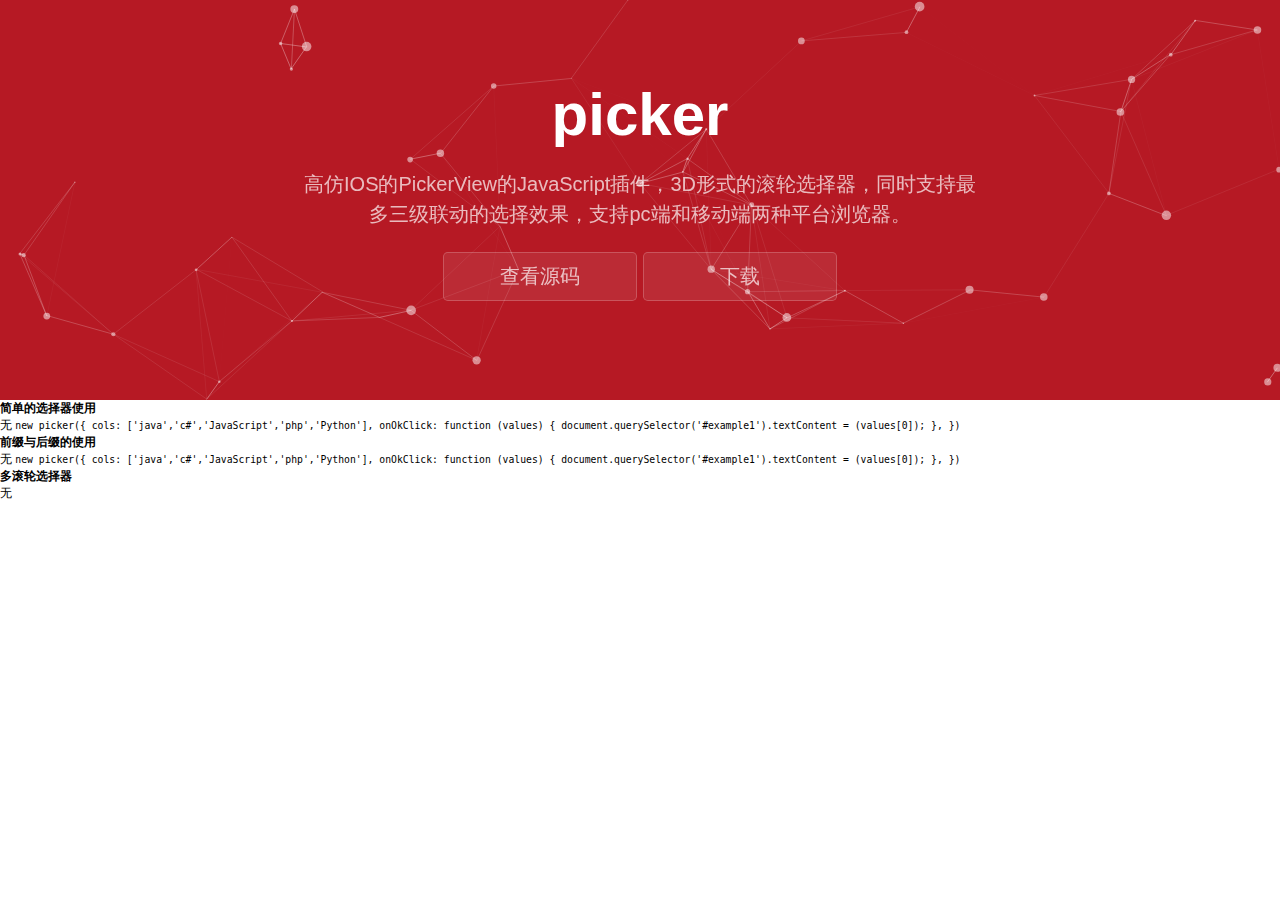
==== picker/index.html @ 6f19b4a9 "提交picker首页原型" ====
<!DOCTYPE html>
<html lang="en">
<head>
  <meta charset="utf-8">
  <title>picker.js</title>
  <meta name="description" content="高仿IOS的PickerView的JavaScript插件，3D形式的滚轮选择器，同时支持最多三级联动的选择效果，支持pc端和移动端两种平台浏览器。">
  <meta name="author" content="Vincent Garreau" />
  <meta name="viewport" content="width=device-width, initial-scale=1.0, minimum-scale=1.0, maximum-scale=1.0, user-scalable=no">
  <link rel="stylesheet" media="screen" href="css/style.css">
  <link rel="stylesheet" media="screen" href="picker.css">
</head>
<body>

  <header>
    <div id="particles-js"></div>
    <div id="header">
      <h1>picker</h1>
      <p>高仿IOS的PickerView的JavaScript插件，3D形式的滚轮选择器，同时支持最多三级联动的选择效果，支持pc端和移动端两种平台浏览器。</p>
      <div class="btns">
        <button class="btn">查看源码</button>
        <button class="btn">下载</button>
      </div>
    </div>
  </header>
  <div class="example">
    <h4>简单的选择器使用</h4>
    <a id="example1" class="selector">无</a>
    <code>
      new picker({
        cols: [&#x27;java&#x27;,&#x27;c#&#x27;,&#x27;JavaScript&#x27;,&#x27;php&#x27;,&#x27;Python&#x27;],
        onOkClick: function (values) {
          document.querySelector(&#x27;#example1&#x27;).textContent = (values[0]);
        },
      })
    </code>
  </div>
  <div class="example">
    <h4>前缀与后缀的使用</h4>
    <a id="example2" class="selector">无</a>
    <code>
      new picker({
        cols: [&#x27;java&#x27;,&#x27;c#&#x27;,&#x27;JavaScript&#x27;,&#x27;php&#x27;,&#x27;Python&#x27;],
        onOkClick: function (values) {
          document.querySelector(&#x27;#example1&#x27;).textContent = (values[0]);
        },
      })
    </code>
  </div>
  <div class="example">
    <h4>多滚轮选择器</h4>
    <a id="example3" class="selector">无</a>
    <code></code>
  </div>
  <div class="example">
    <h4></h4>
    <a id="example4" class="selector"></a>
    <code></code>
  </div>
  <div class="example">
    <h4></h4>
    <a id="example5" class="selector"></a>
    <code></code>
  </div>
  <div class="example">
    <h4></h4>
    <a id="example6" class="selector"></a>
    <code></code>
  </div>
  <div class="example">
    <h4></h4>
    <a id="example7" class="selector"></a>
    <code></code>
  </div>
  <div class="example">
    <h4></h4>
    <a id="example8" class="selector"></a>
    <code></code>
  </div>
  
  
  <!-- scripts -->
  <script src="js/particles.min.js"></script>
  <script src="picker.js"></script>
  <script src="js/app.js"></script>


</body>
</html>
---- picker/css/style.css ----
/* =============================================================================
   HTML5 CSS Reset Minified - Eric Meyer
   ========================================================================== */

html,body,div,span,object,iframe,h1,h2,h3,h4,h5,h6,p,blockquote,pre,abbr,address,cite,code,del,dfn,em,img,ins,kbd,q,samp,small,strong,sub,sup,var,b,i,dl,dt,dd,ol,ul,li,fieldset,form,label,legend,table,caption,tbody,tfoot,thead,tr,th,td,article,aside,canvas,details,figcaption,figure,footer,header,hgroup,menu,nav,section,summary,time,mark,audio,video{margin:0;padding:0;border:0;outline:0;font-size:100%;vertical-align:baseline;background:transparent}
body{line-height:1}
article,aside,details,figcaption,figure,footer,header,hgroup,menu,nav,section{display:block}
nav ul{list-style:none}
blockquote,q{quotes:none}
blockquote:before,blockquote:after,q:before,q:after{content:none}
a{margin:0;padding:0;font-size:100%;vertical-align:baseline;background:transparent;text-decoration:none}
mark{background-color:#ff9;color:#000;font-style:italic;font-weight:bold}
del{text-decoration:line-through}
abbr[title],dfn[title]{border-bottom:1px dotted;cursor:help}
table{border-collapse:collapse;border-spacing:0}
hr{display:block;height:1px;border:0;border-top:1px solid #ccc;margin:1em 0;padding:0}
input,select{vertical-align:middle}
li{list-style:none}


/* =============================================================================
   My CSS
   ========================================================================== */

/* ---- base ---- */

html,body{ 
	width:100%;
	height:100%;
}

html{
  -webkit-tap-highlight-color: rgba(0, 0, 0, 0);
}

body{
  font:normal 75% Arial, Helvetica, sans-serif;
}

canvas{
  display:block;
  vertical-align:bottom;
}

header{
  position: relative;
  width: 100%;
  height: 400px;
}

#particles-js{
  position: absolute;
  top: 0;
  left: 0;
  width: 100%;
  height: 100%;
  background-color: #b61924;
  background-size: cover;
  background-position: 50% 50%;
  background-repeat: no-repeat;
}

#header{
  position: absolute;
  top: 0;
  left: 0;
  width: 100%;
  height: 100%;
  padding: 80px;
  box-sizing: border-box;
}

#header h1{
  text-align: center;
  font-size: 60px;
  color: #ffffff;
}
#header p{
  margin: 20px auto;
  text-align: center;
  font-size: 20px;
  color: #ffffff;
  line-height: 30px;
  width: 60%;
  opacity: 0.7;
}

#header .btns{
  display: flex;
  flex-direction: row;
  width: 400px;
  margin: auto;
}

#header .btn{
  margin-bottom: 1rem;
  color: rgba(255, 255, 255, 0.7);
  background-color: rgba(255, 255, 255, 0.08);
  border-color: rgba(255, 255, 255, 0.2);
  border-style: solid;
  border-width: 1px;
  border-radius: 0.3rem;
  transition: color 0.2s, background-color 0.2s, border-color 0.2s;
  padding: 10px;
  font-size: 20px;
  flex: 1;
  margin: 3px;
}
#header .btn:hover {
  color: rgba(255, 255, 255, 0.8);
  text-decoration: none;
  background-color: rgba(255, 255, 255, 0.2);
  border-color: rgba(255, 255, 255, 0.3);
}

.example{

}
.example h4{

}
.example .selector{
  cursor: pointer;
}
---- picker/picker.css ----
.picker-cover {
  position: absolute;
  background: rgba(32, 32, 32, 0.4);
  top: 0;
  left: 0;
  right: 0;
  bottom: 0;
  z-index: 1;
  user-select: none; }

.picker.picker-frame {
  position: fixed;
  bottom: 0;
  right: 0;
  left: 0;
  height: auto;
  z-index: 2;
  background: #fff;
  width: 100vmin;
  margin: 0 auto;
  -webkit-user-select: none;
  user-select: none; }

.picker .picker-head {
  width: 100vmin;
  height: 15vmin;
  padding: 3vmin 5vmin;
  box-sizing: border-box;
  background-color: #f7f7f8;
  display: flex;
  font-size: 5vmin;
  line-height: 9vmin; }

.picker .picker-title {
  text-align: center;
  flex: 1;
  height: 9vmin;
  margin: 0;
  color: #3d4145;
  overflow: hidden;
  white-space: nowrap;
  text-overflow: ellipsis; }

.picker .picker-btn-cancel, .picker .picker-btn-ok {
  color: #0894ec;
  border: 0;
  text-align: center; }

.picker .picker-btn-cancel:hover, .picker .picker-btn-ok:hover {
  cursor: pointer; }

.picker .picker-btn-cancel:active, .picker .picker-btn-ok:active {
  color: #0675bb; }

.picker .picker-selected {
  display: none;
  margin-right: 2vmin; }

.picker .picker-body {
  width: 100vmin;
  display: flex;
  justify-content: center;
  position: relative;
  padding: 0 calc(100vmin * 0.220);
  box-sizing: border-box;
  -webkit-mask-box-image: -webkit-linear-gradient(bottom, rgba(255, 255, 255, 0.3), rgba(255, 255, 255, 0.3) 5%, rgba(255, 255, 255, 0.5) 41.6%, #fff 41.7%, #fff 58.3%, rgba(255, 255, 255, 0.5) 58.4%, rgba(255, 255, 255, 0.3) 95%, rgba(255, 255, 255, 0.3));
  -webkit-mask-box-image: linear-gradient(bottom, rgba(255, 255, 255, 0.3), rgba(255, 255, 255, 0.3) 5%, rgba(255, 255, 255, 0.5) 41.6%, #fff 41.7%, #fff 58.3%, rgba(255, 255, 255, 0.5) 58.4%, rgba(255, 255, 255, 0.3) 95%, rgba(255, 255, 255, 0.3)); }

.picker .picker-body::before, .picker .picker-body::after {
  display: block;
  position: absolute;
  left: 0;
  width: 100vmin;
  border-bottom: 1px solid rgba(0, 0, 0, 0.1);
  content: '';
  height: 0;
  -webkit-pointer-events: none;
  pointer-events: none; }

.picker .picker-body::after {
  bottom: 41.6%; }

.picker .picker-body::before {
  top: 41.6%; }

.picker .picker-wheel {
  flex-grow: 1;
  box-sizing: border-box;
  display: flex;
  justify-content: center;
  align-items: center;
  flex-direction: row;
  position: relative;
  font-size: 0.553rem; }

.picker .picker-wheel:first-child::before {
  position: absolute;
  content: "";
  width: calc(100vmin * 0.220);
  height: 100%;
  top: 0;
  left: calc(100vmin * -0.220); }

.picker .picker-wheel:last-child::after {
  position: absolute;
  content: "";
  width: calc(100vmin * 0.220);
  height: 100%;
  top: 0;
  right: calc(100vmin * -0.220); }

.picker .picker-wheel:first-child .picker-label:first-child {
  margin-left: 2vmin; }

.picker .picker-wheel:last-child .picker-label:last-child {
  margin-right: 2vmin; }

.picker .picker-label {
  vertical-align: middle;
  height: 100%; }

.picker .picker-label::before {
  display: inline-block;
  content: '';
  height: 100%;
  vertical-align: middle; }

.picker .picker-wheel ul {
  list-style: none;
  padding: 0;
  margin: 0;
  flex: 1;
  height: 100%;
  position: relative;
  -webkit-transform-style: preserve-3d;
  transform-style: preserve-3d; }

.picker .picker-wheel li {
  display: block;
  width: 100%;
  text-align: center;
  position: absolute;
  top: 0;
  right: 0;
  bottom: 0;
  left: 0;
  margin: auto auto;
  -webkit-user-select: none;
  overflow: hidden;
  white-space: nowrap;
  text-overflow: ellipsis; }

.picker .picker-wheel:first-child li {
  margin-right: 0; }

.picker .picker-wheel:last-child li {
  margin-left: 0; }
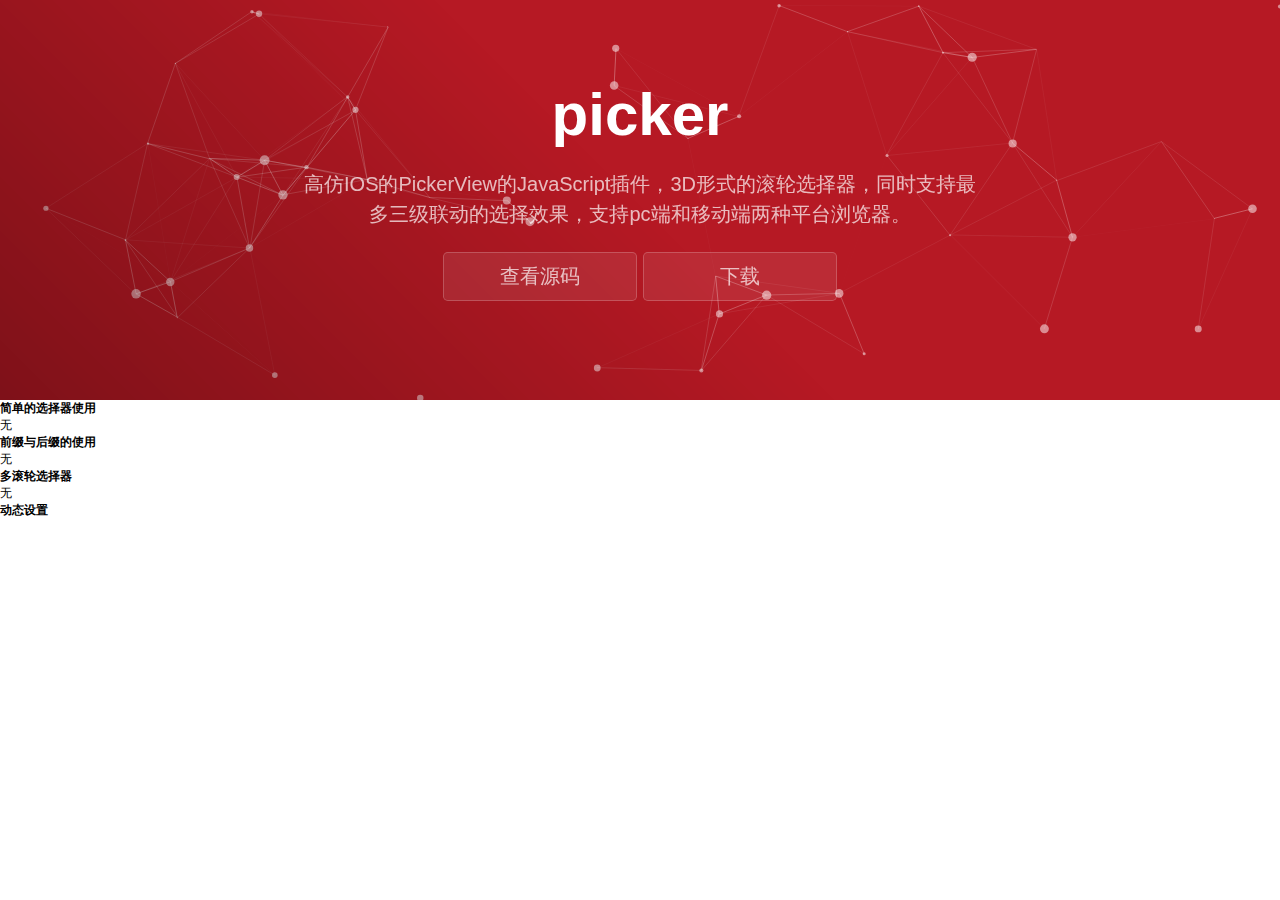
==== commit 080ee7ba: "测试优化结构" ====
--- a/picker/index.html
+++ b/picker/index.html
@@ -26,24 +26,12 @@
     <h4>简单的选择器使用</h4>
     <a id="example1" class="selector">无</a>
     <code>
-      new picker({
-        cols: [&#x27;java&#x27;,&#x27;c#&#x27;,&#x27;JavaScript&#x27;,&#x27;php&#x27;,&#x27;Python&#x27;],
-        onOkClick: function (values) {
-          document.querySelector(&#x27;#example1&#x27;).textContent = (values[0]);
-        },
-      })
     </code>
   </div>
   <div class="example">
     <h4>前缀与后缀的使用</h4>
     <a id="example2" class="selector">无</a>
     <code>
-      new picker({
-        cols: [&#x27;java&#x27;,&#x27;c#&#x27;,&#x27;JavaScript&#x27;,&#x27;php&#x27;,&#x27;Python&#x27;],
-        onOkClick: function (values) {
-          document.querySelector(&#x27;#example1&#x27;).textContent = (values[0]);
-        },
-      })
     </code>
   </div>
   <div class="example">
@@ -52,7 +40,7 @@
     <code></code>
   </div>
   <div class="example">
-    <h4></h4>
+    <h4>动态设置</h4>
     <a id="example4" class="selector"></a>
     <code></code>
   </div>
--- a/picker/css/style.css
+++ b/picker/css/style.css
@@ -68,6 +68,8 @@
   height: 100%;
   padding: 80px;
   box-sizing: border-box;
+  background-image:linear-gradient(45deg, rgba(0,0,0,0.3) 0%, rgba(255,255,255,0.0) 50%);
+
 }
 
 #header h1{
--- a/picker/picker.css
+++ b/picker/picker.css
@@ -5,7 +5,6 @@
   left: 0;
   right: 0;
   bottom: 0;
-  z-index: 1;
   user-select: none; }
 
 .picker.picker-frame {
@@ -14,7 +13,6 @@
   right: 0;
   left: 0;
   height: auto;
-  z-index: 2;
   background: #fff;
   width: 100vmin;
   margin: 0 auto;
@@ -57,6 +55,7 @@
   margin-right: 2vmin; }
 
 .picker .picker-body {
+  overflow: hidden;
   width: 100vmin;
   display: flex;
   justify-content: center;
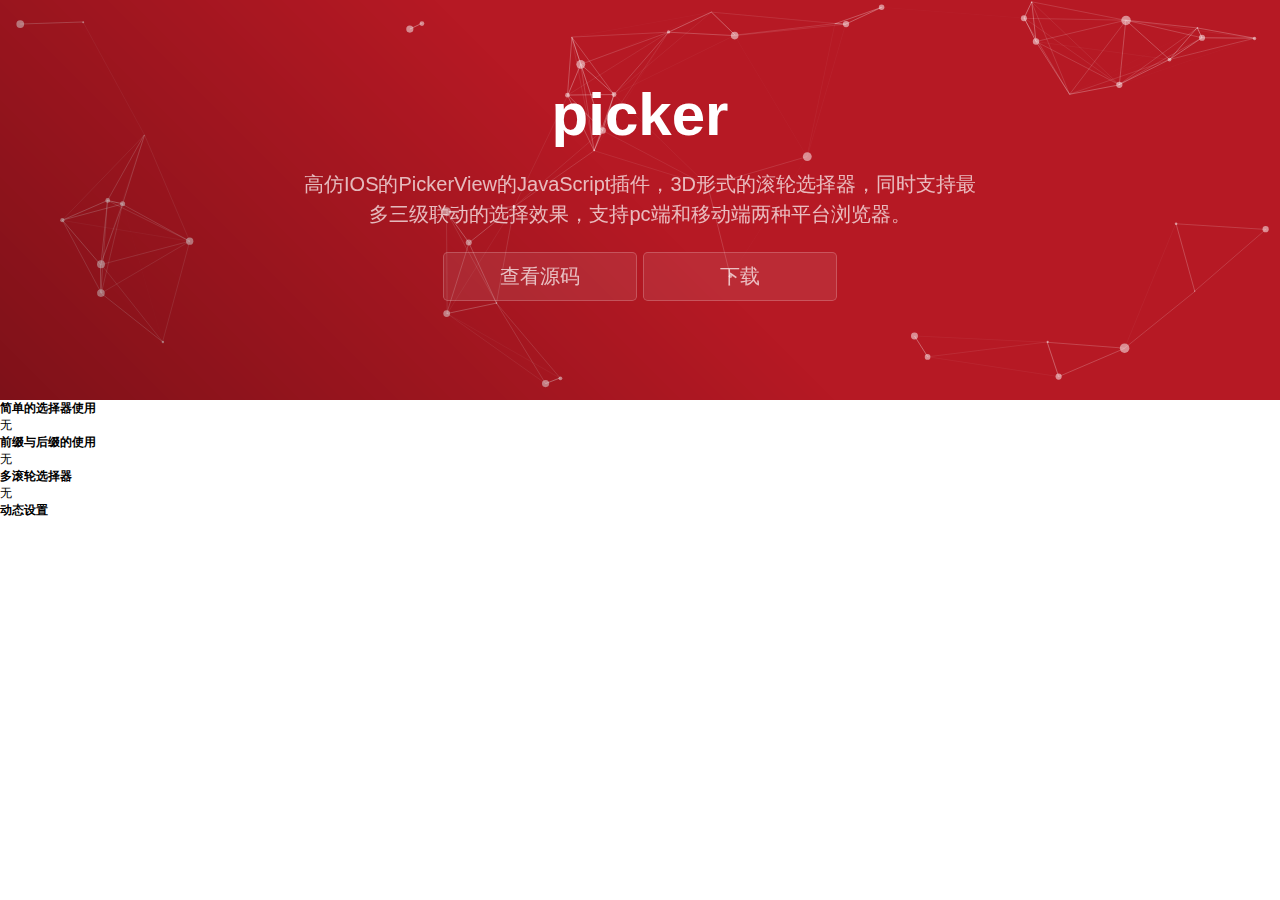
==== commit 642ac03b: "移除引用错误的bug" ====
--- a/picker/index.html
+++ b/picker/index.html
@@ -68,7 +68,7 @@
   
   <!-- scripts -->
   <script src="js/particles.min.js"></script>
-  <script src="picker.js"></script>
+  <script src="picker.min.js"></script>
   <script src="js/app.js"></script>
 
 
--- a/picker/picker.css
+++ b/picker/picker.css
@@ -1,10 +1,10 @@
 .picker-cover {
-  position: absolute;
+  position: fixed;
   background: rgba(32, 32, 32, 0.4);
   top: 0;
   left: 0;
-  right: 0;
-  bottom: 0;
+  height: 100vh;
+  width: 100vw;
   user-select: none; }
 
 .picker.picker-frame {
@@ -24,7 +24,7 @@
   height: 15vmin;
   padding: 3vmin 5vmin;
   box-sizing: border-box;
-  background-color: #f7f7f8;
+  background: linear-gradient(to top, #fff 0%, #f7f7f8 100%);
   display: flex;
   font-size: 5vmin;
   line-height: 9vmin; }
@@ -135,6 +135,7 @@
   transform-style: preserve-3d; }
 
 .picker .picker-wheel li {
+  cursor: pointer;
   display: block;
   width: 100%;
   text-align: center;
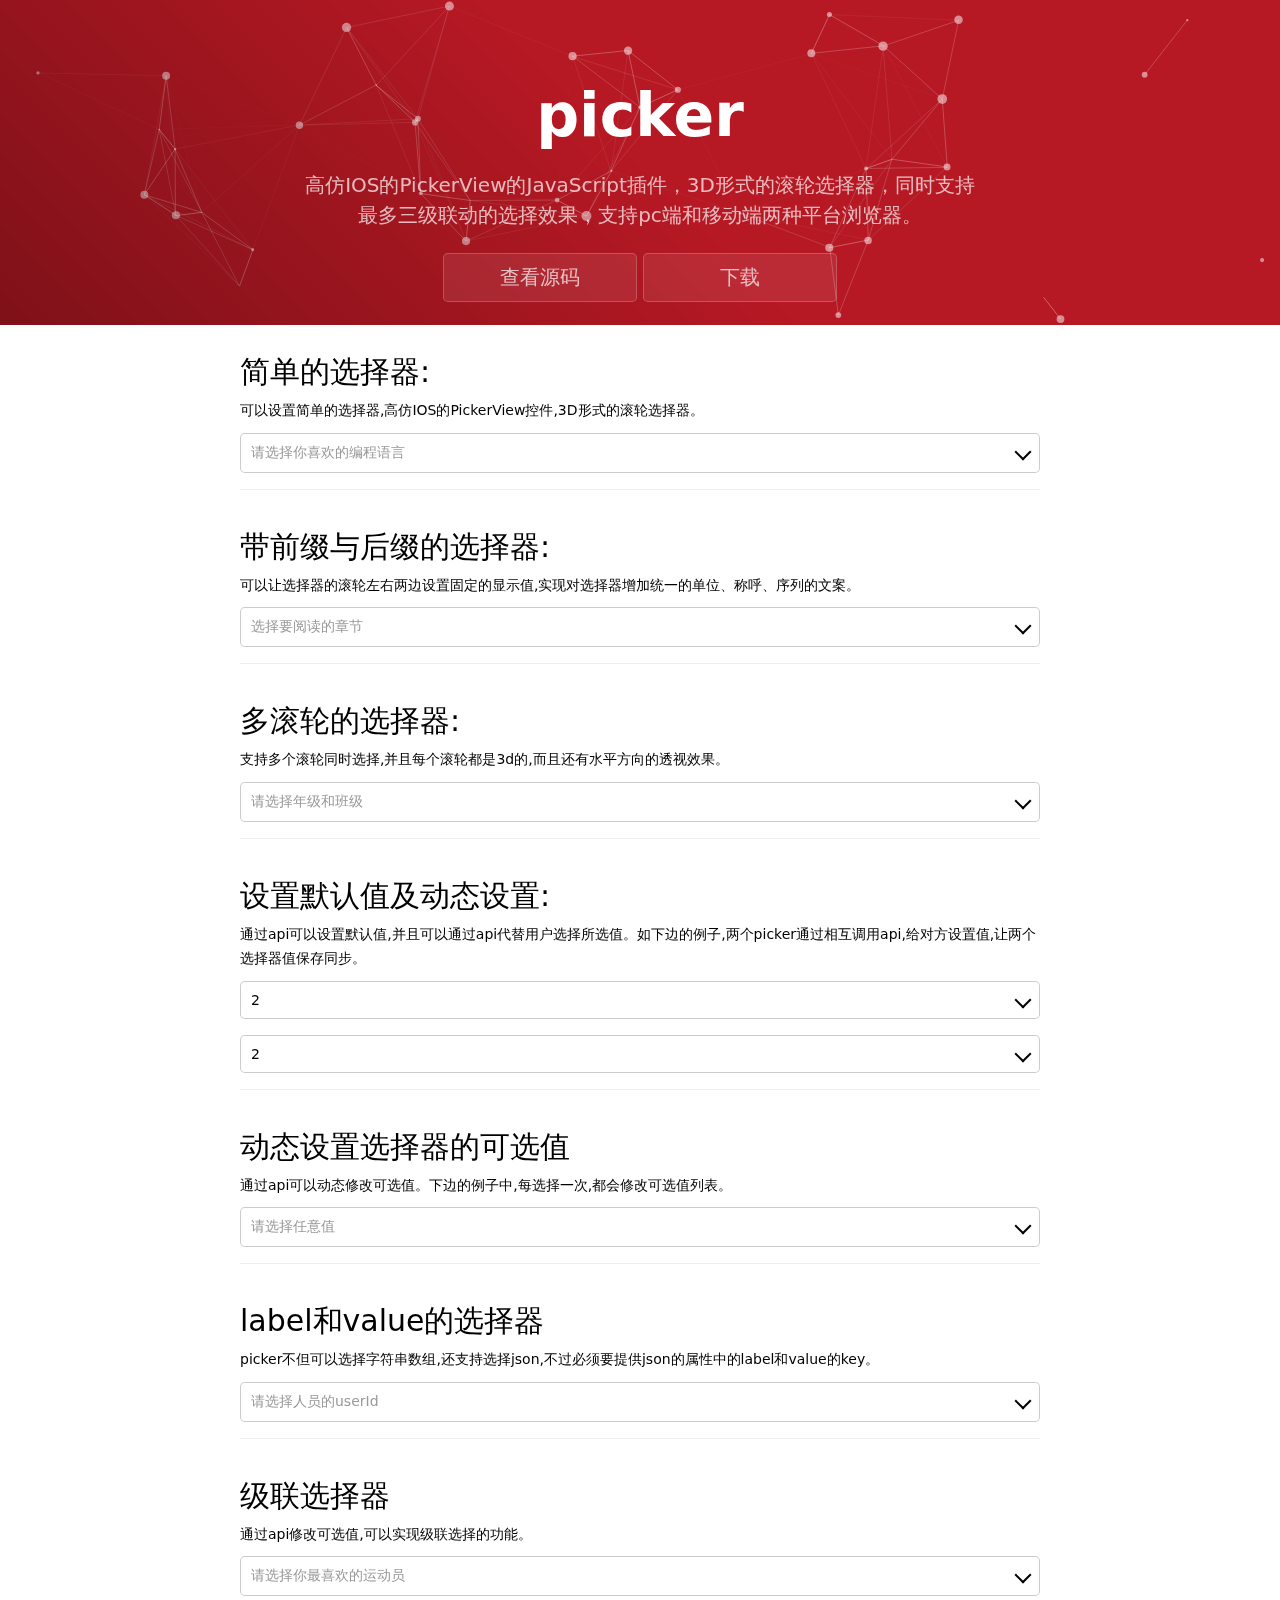
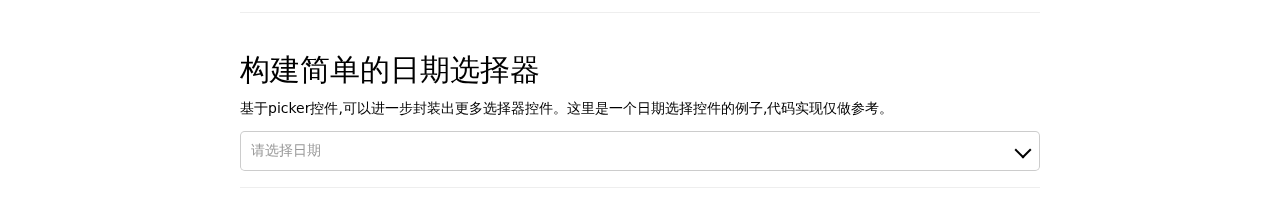
==== commit bb5ca3a1: "进一步完善了首页" ====
--- a/picker/index.html
+++ b/picker/index.html
@@ -11,61 +11,70 @@
 </head>
 <body>
 
-  <header>
-    <div id="particles-js"></div>
-    <div id="header">
-      <h1>picker</h1>
-      <p>高仿IOS的PickerView的JavaScript插件，3D形式的滚轮选择器，同时支持最多三级联动的选择效果，支持pc端和移动端两种平台浏览器。</p>
+  <header class="c-header">
+    <div id="header-background" class="background"></div>
+    <div class="content">
+      <h1 class="title">picker</h1>
+      <p class="describe">高仿IOS的PickerView的JavaScript插件，3D形式的滚轮选择器，同时支持最多三级联动的选择效果，支持pc端和移动端两种平台浏览器。</p>
       <div class="btns">
-        <button class="btn">查看源码</button>
-        <button class="btn">下载</button>
+        <a target="_blank" href="https://github.com/laden666666/picker" class="btn">查看源码</a>
+        <a target="_blank" href="https://github.com/laden666666/picker/archive/master.zip" class="btn">下载</a>
       </div>
     </div>
   </header>
-  <div class="example">
-    <h4>简单的选择器使用</h4>
-    <a id="example1" class="selector">无</a>
-    <code>
-    </code>
+
+  <div class="c-content">
+    <div class="example">
+      <h4 class="title">简单的选择器:</h4>
+      <p class="describe">可以设置简单的选择器,高仿IOS的PickerView控件,3D形式的滚轮选择器。</p>
+      <a id="example1" class="selector" placeholder="请选择你喜欢的编程语言"></a>
+    </div>
+
+    <div class="example">
+      <h4 class="title">带前缀与后缀的选择器:</h4>
+      <p class="describe">可以让选择器的滚轮左右两边设置固定的显示值,实现对选择器增加统一的单位、称呼、序列的文案。</p>
+      <a id="example2" class="selector" placeholder="选择要阅读的章节"></a>
+    </div>
+
+    <div class="example">
+      <h4 class="title">多滚轮的选择器:</h4>
+      <p class="describe">支持多个滚轮同时选择,并且每个滚轮都是3d的,而且还有水平方向的透视效果。</p>
+      <a id="example3" class="selector" placeholder="请选择年级和班级"></a>
+      <code></code>
+    </div>
+
+    <div class="example">
+      <h4 class="title">设置默认值及动态设置:</h4>
+      <p class="describe">通过api可以设置默认值,并且可以通过api代替用户选择所选值。如下边的例子,两个picker通过相互调用api,给对方设置值,让两个选择器值保存同步。</p>
+      <a id="example4_1" class="selector">2</a>
+      <a id="example4_2" class="selector">2</a>
+    </div>
+
+    <div class="example">
+      <h4 class="title">动态设置选择器的可选值</h4>
+      <p class="describe">通过api可以动态修改可选值。下边的例子中,每选择一次,都会修改可选值列表。</p>
+      <a id="example5" class="selector" placeholder="请选择任意值"></a>
+    </div>
+
+    <div class="example">
+      <h4 class="title">label和value的选择器</h4>
+      <p class="describe">picker不但可以选择字符串数组,还支持选择json,不过必须要提供json的属性中的label和value的key。</p>
+      <a id="example6" class="selector" placeholder="请选择人员的userId"></a>
+    </div>
+
+    <div class="example">
+      <h4 class="title">级联选择器</h4>
+      <p class="describe">通过api修改可选值,可以实现级联选择的功能。</p>
+      <a id="example7" class="selector" placeholder="请选择你最喜欢的运动员"></a>
+    </div>
+
+    <div class="example">
+      <h4 class="title">构建简单的日期选择器</h4>
+      <p class="describe">基于picker控件,可以进一步封装出更多选择器控件。这里是一个日期选择控件的例子,代码实现仅做参考。</p>
+      <a id="example8" class="selector" placeholder="请选择日期"></a>
+    </div>
   </div>
-  <div class="example">
-    <h4>前缀与后缀的使用</h4>
-    <a id="example2" class="selector">无</a>
-    <code>
-    </code>
-  </div>
-  <div class="example">
-    <h4>多滚轮选择器</h4>
-    <a id="example3" class="selector">无</a>
-    <code></code>
-  </div>
-  <div class="example">
-    <h4>动态设置</h4>
-    <a id="example4" class="selector"></a>
-    <code></code>
-  </div>
-  <div class="example">
-    <h4></h4>
-    <a id="example5" class="selector"></a>
-    <code></code>
-  </div>
-  <div class="example">
-    <h4></h4>
-    <a id="example6" class="selector"></a>
-    <code></code>
-  </div>
-  <div class="example">
-    <h4></h4>
-    <a id="example7" class="selector"></a>
-    <code></code>
-  </div>
-  <div class="example">
-    <h4></h4>
-    <a id="example8" class="selector"></a>
-    <code></code>
-  </div>
-  
-  
+
   <!-- scripts -->
   <script src="js/particles.min.js"></script>
   <script src="picker.min.js"></script>
--- a/picker/css/style.css
+++ b/picker/css/style.css
@@ -42,13 +42,17 @@
   vertical-align:bottom;
 }
 
-header{
+
+
+/*自定义文档主题*/
+/*header部分*/
+.c-header{
   position: relative;
   width: 100%;
-  height: 400px;
-}
-
-#particles-js{
+  height: auto;
+}
+
+.c-header .background{
   position: absolute;
   top: 0;
   left: 0;
@@ -58,26 +62,21 @@
   background-size: cover;
   background-position: 50% 50%;
   background-repeat: no-repeat;
-}
-
-#header{
-  position: absolute;
-  top: 0;
-  left: 0;
-  width: 100%;
-  height: 100%;
-  padding: 80px;
+  z-index: -1;
+}
+
+.c-header .content{
+  padding: 80px 80px 20px 80px;
   box-sizing: border-box;
   background-image:linear-gradient(45deg, rgba(0,0,0,0.3) 0%, rgba(255,255,255,0.0) 50%);
-
-}
-
-#header h1{
+}
+
+.c-header .title{
   text-align: center;
   font-size: 60px;
   color: #ffffff;
 }
-#header p{
+.c-header .describe{
   margin: 20px auto;
   text-align: center;
   font-size: 20px;
@@ -87,15 +86,14 @@
   opacity: 0.7;
 }
 
-#header .btns{
+.c-header .btns{
   display: flex;
   flex-direction: row;
   width: 400px;
   margin: auto;
 }
 
-#header .btn{
-  margin-bottom: 1rem;
+.c-header .btn{
   color: rgba(255, 255, 255, 0.7);
   background-color: rgba(255, 255, 255, 0.08);
   border-color: rgba(255, 255, 255, 0.2);
@@ -107,20 +105,112 @@
   font-size: 20px;
   flex: 1;
   margin: 3px;
-}
-#header .btn:hover {
+  outline: none;
+  text-align: center;
+}
+.c-header .btn:hover {
   color: rgba(255, 255, 255, 0.8);
   text-decoration: none;
   background-color: rgba(255, 255, 255, 0.2);
   border-color: rgba(255, 255, 255, 0.3);
 }
-
-.example{
-
-}
-.example h4{
-
-}
-.example .selector{
+/*内容*/
+body{
+  background: #fff;
+  font-size: 14px;
+  font-family: -apple-system, system-ui, BlinkMacSystemFont, "Segoe UI", Roboto, "Helvetica Neue", Arial, "PingFang SC", "Hiragino Sans GB", "Microsoft YaHei", sans-serif;
+}
+.c-content{
+  max-width: 800px;
+  padding: 10px;
+  margin: auto;
+}
+
+.c-content .example{
+  margin-bottom: 20px;
+  overflow-y: hidden;
+  border-bottom: 1px solid #eee;
+}
+.c-content .example .title{
+  font-size: 30px;
+  margin-top: 20px;
+  margin-bottom: 10px;
+  font-family: inherit;
+  font-weight: 500;
+  line-height: 1.1;
+  color: inherit;
+
+}
+.c-content .example .describe{
+  line-height: 1.75;
+  margin: 0 0 10px;
+}
+
+
+.c-content .example .selector{
+  margin-bottom: 1rem;
+  background-color: rgba(255, 255, 255, 0.08);
+  border-color: rgba(0, 0, 0, 0.2);
+  border-style: solid;
+  border-width: 1px;
+  border-radius: 0.3rem;
+  transition: color 0.2s, background-color 0.2s, border-color 0.2s;
+  padding: 10px;
+  width: auto;
+  display: block;
   cursor: pointer;
+  position: relative;
+}
+.c-content .example .selector:empty::before{
+  color: #999;
+  content: attr(placeholder);
+}
+.c-content .example .selector::after{
+  position: absolute;
+  right: 10px;
+  top:12px;
+  width: 10px;
+  height: 10px;
+  content: "";
+  display: block;
+  border: solid;
+  border-width: 0 0 2px 2px;
+  border-color: #000;
+  transform: rotate(-45deg);
+}
+.c-content .example .selector:hover {
+  text-decoration: none;
+  background-color: rgba(255, 255, 255, 0.2);
+  border-color: rgba(0, 0, 0, 0.3);
+}
+.c-content .example .code{
+  border: 1px solid #eee;
+  border-radius: 3px;
+  padding: 10px;
+  white-space: pre;
+  overflow-y: hidden;
+  background: #ddd;
+}
+
+@media screen and (max-width: 768px){
+  .c-header .content{
+    padding: 40px 10px 10px 10px;
+  }
+
+  .c-header .title{
+    font-size: 30px;
+  }
+  .c-header .describe{
+    width: auto;
+    font-size: 15px;
+  }
+
+  .c-header .btns{
+    flex-direction: column;
+    max-width: 90vw;
+  }
+
+  .c-content .example .title{
+    font-size: 20px;
+  }
 }--- a/picker/picker.css
+++ b/picker/picker.css
@@ -1,11 +1,14 @@
 .picker-cover {
   position: fixed;
-  background: rgba(32, 32, 32, 0.4);
   top: 0;
   left: 0;
   height: 100vh;
   width: 100vw;
-  user-select: none; }
+  user-select: none;
+  background: transparent;
+  transition: 0.3s ease-out background; }
+  .picker-cover.s-open {
+    background: rgba(0, 0, 0, 0.6); }
 
 .picker.picker-frame {
   position: fixed;
@@ -17,7 +20,13 @@
   width: 100vmin;
   margin: 0 auto;
   -webkit-user-select: none;
-  user-select: none; }
+  user-select: none;
+  -webkit-transform: translate3d(0, 100vmin, 0);
+  transform: translate3d(0, 100vmin, 0);
+  transition: 0.3s ease-out transform; }
+  .picker.picker-frame.s-open {
+    -webkit-transform: translate3d(0, 0, 0);
+    transform: translate3d(0, 0, 0); }
 
 .picker .picker-head {
   width: 100vmin;
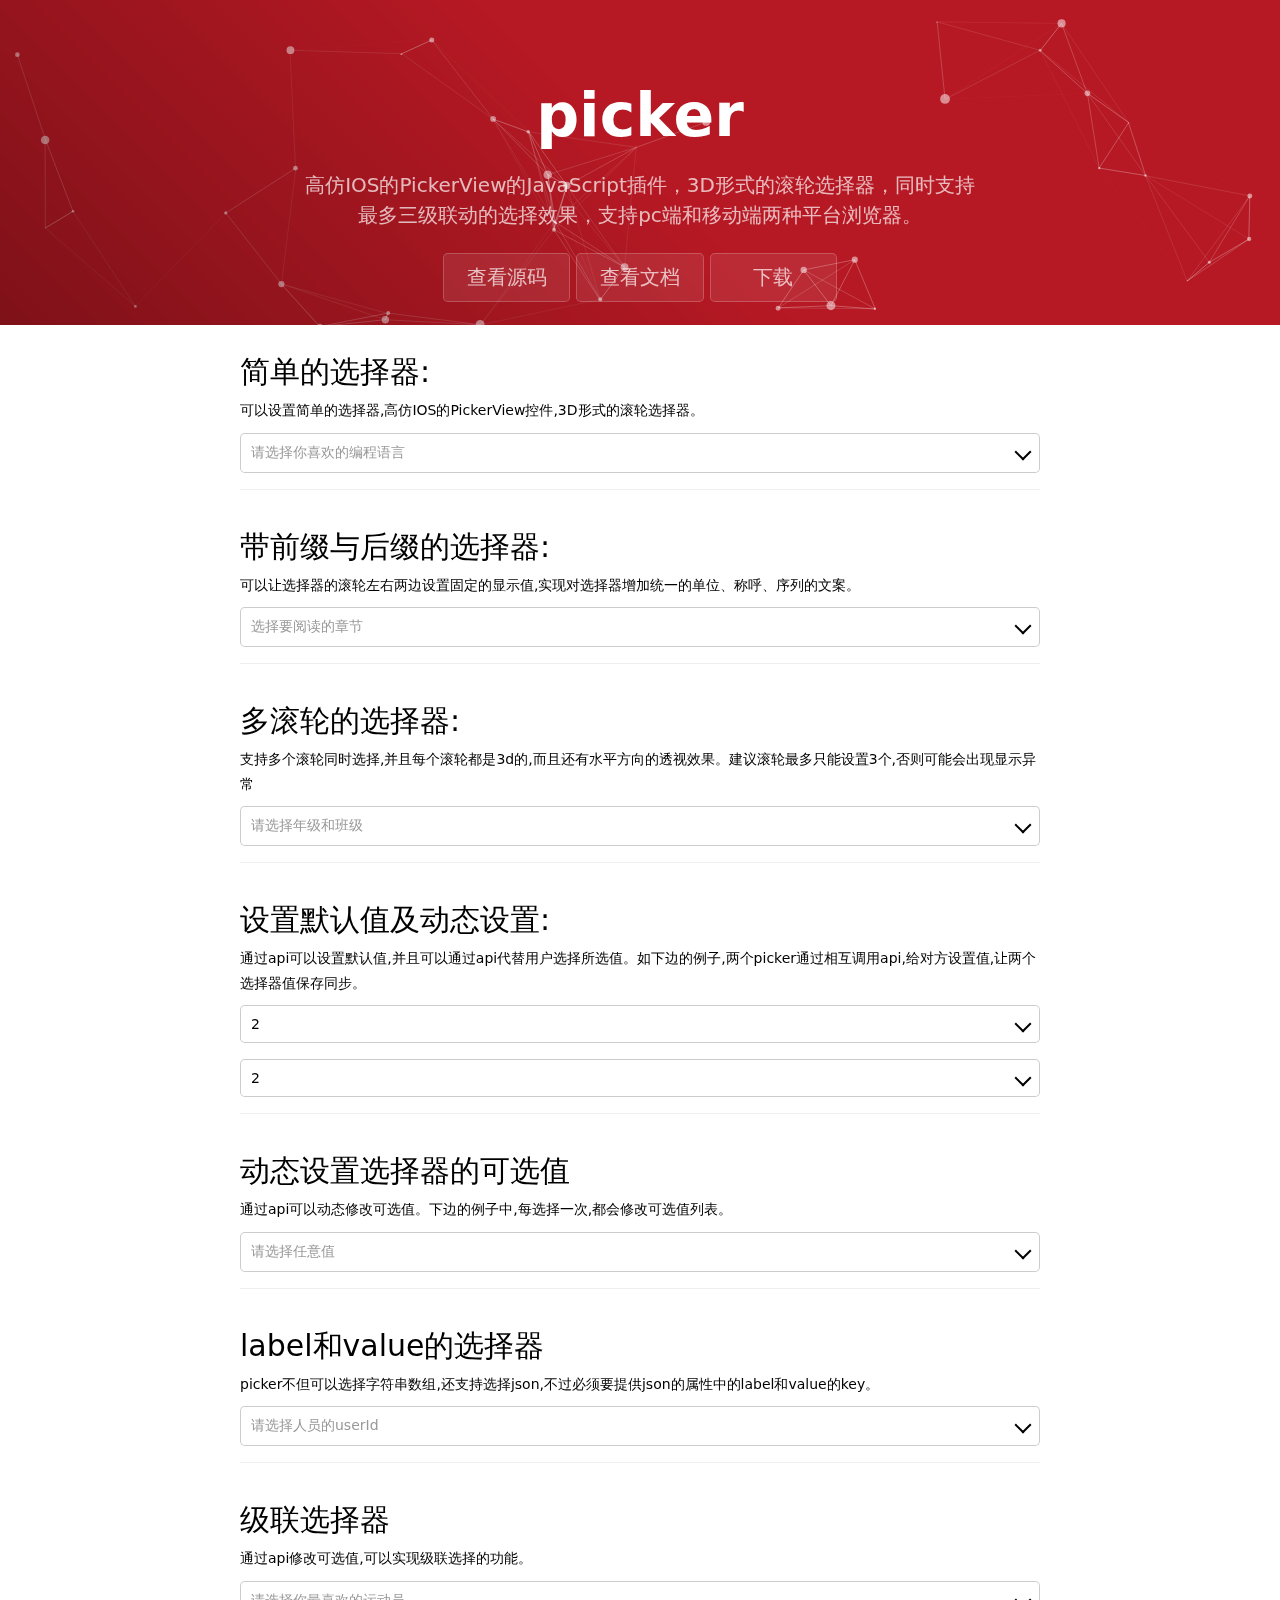
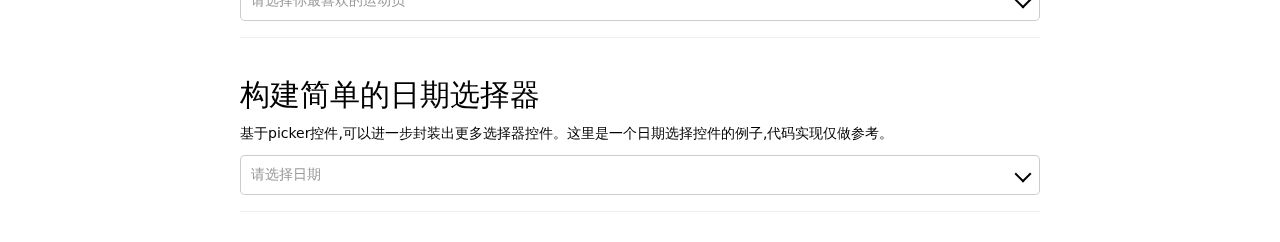
==== commit bd433cac: "帮助文档" ====
--- a/picker/index.html
+++ b/picker/index.html
@@ -4,7 +4,7 @@
   <meta charset="utf-8">
   <title>picker.js</title>
   <meta name="description" content="高仿IOS的PickerView的JavaScript插件，3D形式的滚轮选择器，同时支持最多三级联动的选择效果，支持pc端和移动端两种平台浏览器。">
-  <meta name="author" content="Vincent Garreau" />
+  <meta name="author" content="laden666666" />
   <meta name="viewport" content="width=device-width, initial-scale=1.0, minimum-scale=1.0, maximum-scale=1.0, user-scalable=no">
   <link rel="stylesheet" media="screen" href="css/style.css">
   <link rel="stylesheet" media="screen" href="picker.css">
@@ -18,6 +18,7 @@
       <p class="describe">高仿IOS的PickerView的JavaScript插件，3D形式的滚轮选择器，同时支持最多三级联动的选择效果，支持pc端和移动端两种平台浏览器。</p>
       <div class="btns">
         <a target="_blank" href="https://github.com/laden666666/picker" class="btn">查看源码</a>
+        <a target="_blank" href="./doc/index.html" class="btn">查看文档</a>
         <a target="_blank" href="https://github.com/laden666666/picker/archive/master.zip" class="btn">下载</a>
       </div>
     </div>
@@ -38,7 +39,7 @@
 
     <div class="example">
       <h4 class="title">多滚轮的选择器:</h4>
-      <p class="describe">支持多个滚轮同时选择,并且每个滚轮都是3d的,而且还有水平方向的透视效果。</p>
+      <p class="describe">支持多个滚轮同时选择,并且每个滚轮都是3d的,而且还有水平方向的透视效果。建议滚轮最多只能设置3个,否则可能会出现显示异常</p>
       <a id="example3" class="selector" placeholder="请选择年级和班级"></a>
       <code></code>
     </div>
--- a/picker/picker.css
+++ b/picker/picker.css
@@ -46,7 +46,9 @@
   color: #3d4145;
   overflow: hidden;
   white-space: nowrap;
-  text-overflow: ellipsis; }
+  text-overflow: ellipsis;
+  padding: 0 5px;
+  font-weight: normal; }
 
 .picker .picker-btn-cancel, .picker .picker-btn-ok {
   color: #0894ec;
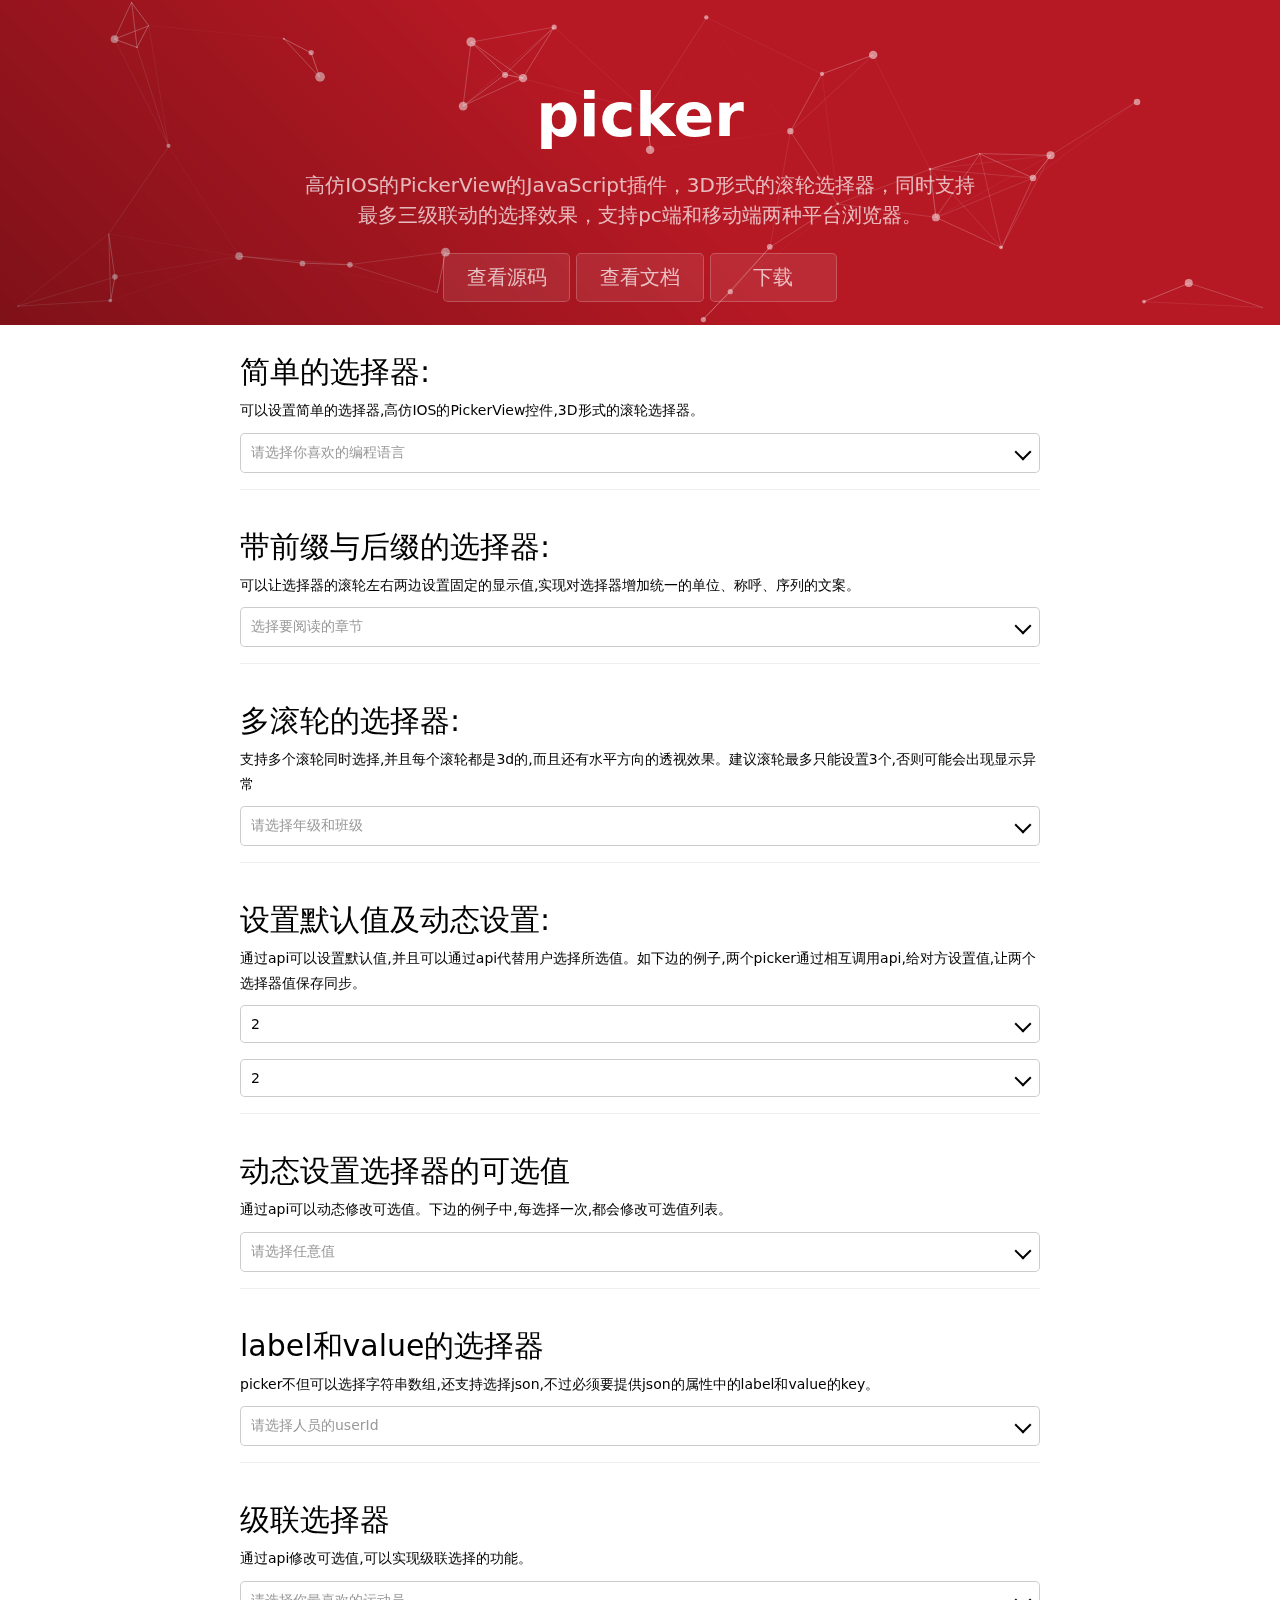
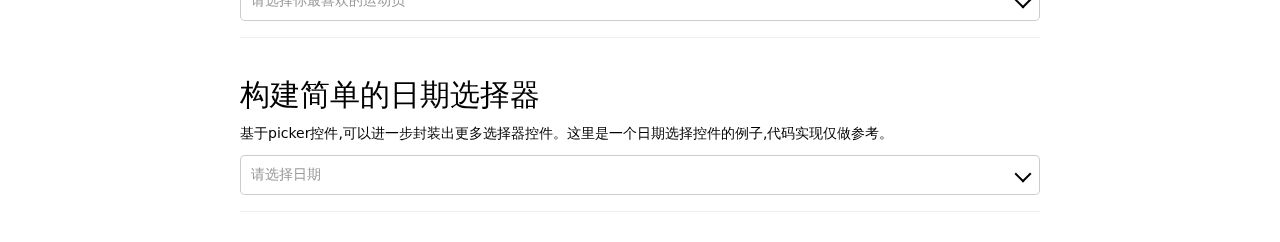
==== commit be610e2f: "文档的修改" ====
--- a/picker/index.html
+++ b/picker/index.html
@@ -18,7 +18,7 @@
       <p class="describe">高仿IOS的PickerView的JavaScript插件，3D形式的滚轮选择器，同时支持最多三级联动的选择效果，支持pc端和移动端两种平台浏览器。</p>
       <div class="btns">
         <a target="_blank" href="https://github.com/laden666666/picker" class="btn">查看源码</a>
-        <a target="_blank" href="./doc/index.html" class="btn">查看文档</a>
+        <a target="_blank" href="https://github.com/laden666666/picker/blob/master/doc/doc.md" class="btn">查看文档</a>
         <a target="_blank" href="https://github.com/laden666666/picker/archive/master.zip" class="btn">下载</a>
       </div>
     </div>
